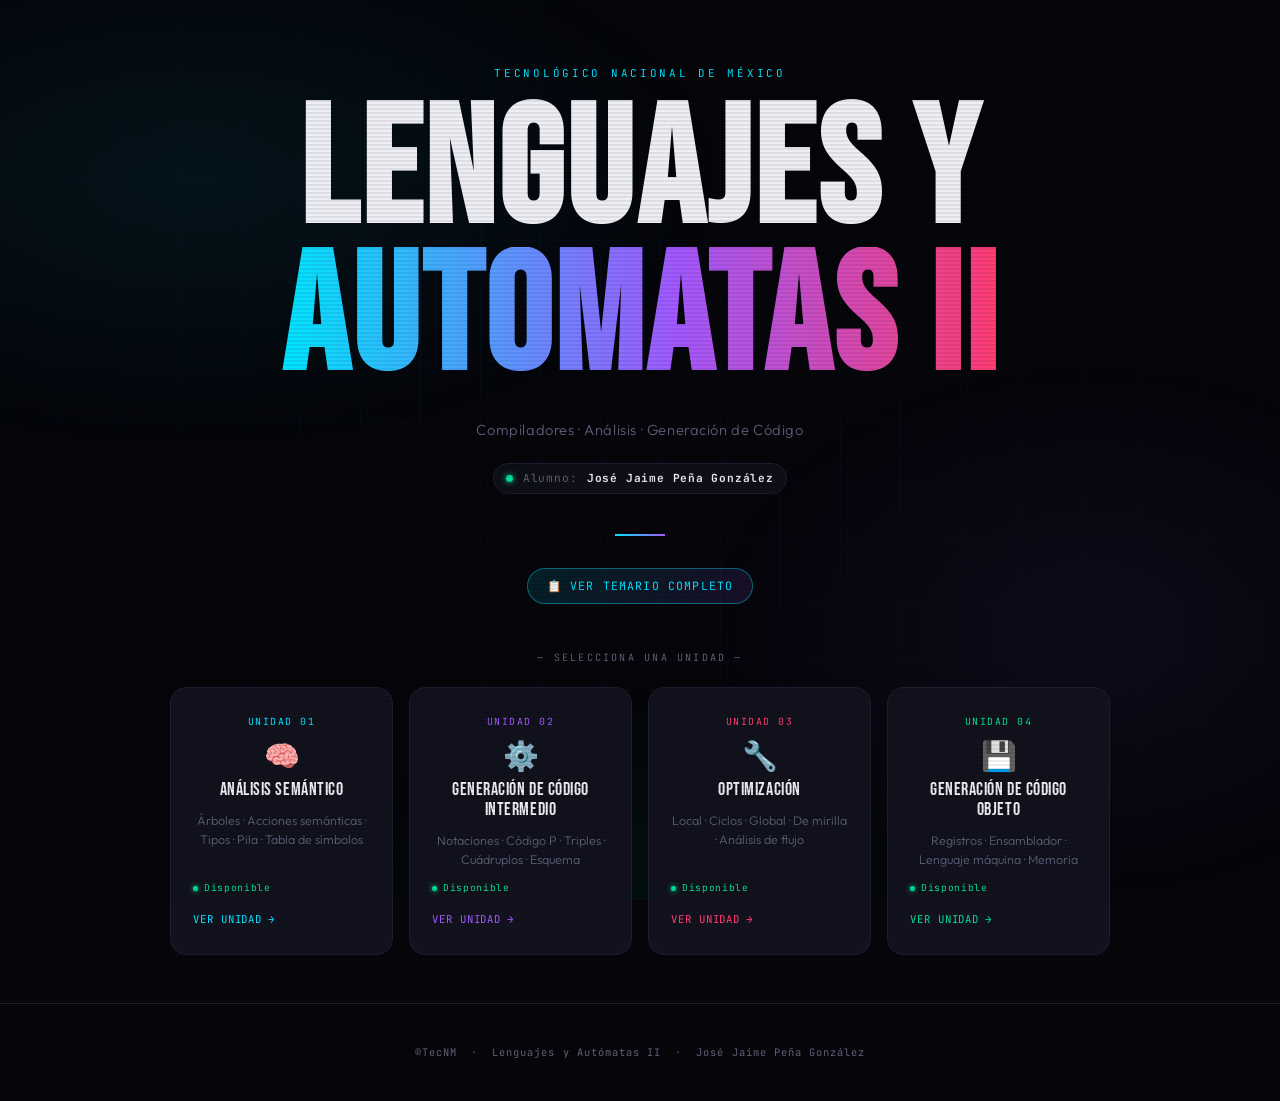
==== index.html @ 9c923adf "Add files via upload" ====
<!DOCTYPE html>
<html lang="es">
<head>
<meta charset="UTF-8">
<meta name="viewport" content="width=device-width, initial-scale=1.0">
<title>Lenguajes y Autómatas II</title>
<link rel="stylesheet" href="css/styles.css">
<style>
  /* ── INDEX-SPECIFIC ── */
  .page {
    position: relative;
    z-index: 2;
    min-height: 100vh;
    display: grid;
    grid-template-rows: 1fr auto;
  }

  .main {
    display: flex;
    flex-direction: column;
    align-items: center;
    justify-content: center;
    padding: 4rem 2rem 3rem;
    text-align: center;
  }

  .eyebrow {
    font-family: var(--mono);
    font-size: 0.68rem;
    letter-spacing: 0.25em;
    text-transform: uppercase;
    color: var(--accent);
    opacity: 0.75;
    margin-bottom: 1.1rem;
    animation: fadeIn 1s ease both;
  }

  .main-title {
    font-family: var(--display);
    font-size: clamp(4.5rem, 13vw, 11rem);
    line-height: 0.88;
    letter-spacing: 0.02em;
    animation: fadeIn 1s 0.1s ease both;
  }

  .main-title .line2 {
    display: block;
    background: linear-gradient(90deg, var(--accent) 0%, var(--accent3) 55%, var(--accent2) 100%);
    -webkit-background-clip: text;
    -webkit-text-fill-color: transparent;
    background-clip: text;
  }

  .subtitle {
    font-size: 0.92rem;
    color: var(--muted);
    font-weight: 300;
    margin-top: 1.5rem;
    letter-spacing: 0.04em;
    animation: fadeIn 1s 0.2s ease both;
  }

  .student-chip {
    display: inline-flex;
    align-items: center;
    gap: 0.6rem;
    margin-top: 1.3rem;
    padding: 0.45em 1.1em;
    border: 1px solid var(--border);
    border-radius: 2em;
    background: var(--surface);
    font-family: var(--mono);
    font-size: 0.7rem;
    color: var(--muted);
    letter-spacing: 0.07em;
    animation: fadeIn 1s 0.28s ease both;
  }

  .student-chip strong { color: var(--text); }

  .online-dot {
    width: 7px; height: 7px;
    border-radius: 50%;
    background: var(--accent4);
    box-shadow: 0 0 6px var(--accent4);
    flex-shrink: 0;
    animation: pulse 2s infinite;
  }

  .title-bar {
    width: 50px; height: 2px;
    background: linear-gradient(90deg, var(--accent), var(--accent3));
    margin: 2.5rem auto 0;
    animation: fadeIn 1s 0.32s ease both;
  }

  .units-label {
    font-family: var(--mono);
    font-size: 0.63rem;
    letter-spacing: 0.22em;
    text-transform: uppercase;
    color: var(--muted);
    margin-top: 2.8rem;
    margin-bottom: 1.3rem;
    animation: fadeIn 1s 0.38s ease both;
  }

  /* ── UNIT CARDS ── */
  .units-grid {
    display: grid;
    grid-template-columns: repeat(4, 1fr);
    gap: 1rem;
    max-width: 940px;
    width: 100%;
    animation: fadeIn 1s 0.46s ease both;
  }

  .unit-card {
    position: relative;
    background: var(--card);
    border: 1px solid var(--border);
    border-radius: 1rem;
    padding: 1.6rem 1.4rem;
    text-decoration: none;
    color: inherit;
    display: flex;
    flex-direction: column;
    gap: 0.65rem;
    overflow: hidden;
    transition: transform 0.35s cubic-bezier(0.16,1,0.3,1),
                border-color 0.25s, box-shadow 0.35s;
  }

  .unit-card::before {
    content: '';
    position: absolute;
    inset: 0;
    background: linear-gradient(135deg, var(--uc-glow, rgba(0,229,255,0.08)), transparent 55%);
    opacity: 0;
    transition: opacity 0.3s;
  }

  .unit-card:not(.locked):hover::before { opacity: 1; }

  .unit-card:not(.locked):hover {
    transform: translateY(-6px) scale(1.015);
    border-color: var(--uc-border, rgba(0,229,255,0.45));
    box-shadow: 0 22px 44px rgba(0,0,0,0.4), 0 0 0 1px var(--uc-border, rgba(0,229,255,0.15));
  }

  .unit-card.locked {
    opacity: 0.38;
    cursor: not-allowed;
    pointer-events: none;
  }

  .unit-card.locked::after {
    content: '🔒';
    position: absolute;
    top: 0.85rem; right: 0.9rem;
    font-size: 0.85rem;
  }

  .uc-num {
    font-family: var(--mono);
    font-size: 0.62rem;
    letter-spacing: 0.15em;
    color: var(--uc-color, var(--accent));
    text-transform: uppercase;
  }

  .uc-icon { font-size: 1.8rem; line-height: 1; }

  .uc-name {
    font-family: var(--display);
    font-size: 1.1rem;
    letter-spacing: 0.03em;
    line-height: 1.15;
    color: var(--text);
  }

  .uc-topics {
    font-size: 0.78rem;
    color: var(--muted);
    font-weight: 300;
    line-height: 1.55;
    flex: 1;
  }

  .uc-available {
    display: inline-flex;
    align-items: center;
    gap: 0.35rem;
    font-family: var(--mono);
    font-size: 0.6rem;
    color: var(--accent4);
    letter-spacing: 0.07em;
  }

  .uc-available::before {
    content: '';
    display: block;
    width: 5px; height: 5px;
    border-radius: 50%;
    background: var(--accent4);
    box-shadow: 0 0 5px var(--accent4);
  }

  .uc-cta {
    display: inline-flex;
    align-items: center;
    gap: 0.4rem;
    font-family: var(--mono);
    font-size: 0.67rem;
    letter-spacing: 0.08em;
    color: var(--uc-color, var(--accent));
    text-transform: uppercase;
    transition: gap 0.2s;
    margin-top: 0.2rem;
  }

  .unit-card:hover .uc-cta { gap: 0.75rem; }

  @media (max-width: 800px) { .units-grid { grid-template-columns: repeat(2,1fr); } }
  @media (max-width: 440px) { .units-grid { grid-template-columns: 1fr; } }

  .temario-btn {
    display: inline-flex;
    align-items: center;
    gap: 0.5rem;
    margin-top: 2rem;
    padding: 0.65em 1.6em;
    background: linear-gradient(135deg, rgba(0,229,255,0.12), rgba(162,89,255,0.12));
    border: 1px solid rgba(0,229,255,0.4);
    border-radius: 2em;
    font-family: var(--mono);
    font-size: 0.72rem;
    letter-spacing: 0.1em;
    text-transform: uppercase;
    color: var(--accent);
    text-decoration: none;
    transition: background 0.25s, border-color 0.25s, transform 0.25s;
    animation: fadeIn 1s 0.35s ease both;
  }
  .temario-btn:hover {
    background: linear-gradient(135deg, rgba(0,229,255,0.22), rgba(162,89,255,0.18));
    border-color: rgba(0,229,255,0.7);
    transform: translateY(-2px);
  }
</style>
</head>
<body>
<div class="bg-glow"></div>

<div class="page">
  <main class="main">
    <p class="eyebrow">Tecnológico Nacional de México</p>

    <h1 class="main-title">
      <span class="line1">Lenguajes y</span>
      <span class="line2">Autómatas II</span>
    </h1>

    <p class="subtitle">Compiladores · Análisis · Generación de Código</p>

    <div class="student-chip">
      <span class="online-dot"></span>
      Alumno: <strong>José Jaime Peña González</strong>
    </div>

    <div class="title-bar"></div>

    <a class="temario-btn" href="temario.html">📋 Ver Temario Completo</a>

    <p class="units-label">— Selecciona una unidad —</p>

    <div class="units-grid">

      <a class="unit-card"
         href="units/unidad1.html"
         style="--uc-color:#00e5ff;--uc-border:rgba(0,229,255,0.45);--uc-glow:rgba(0,229,255,0.09);">
        <div class="uc-num">Unidad 01</div>
        <div class="uc-icon">🧠</div>
        <div class="uc-name">Análisis Semántico</div>
        <div class="uc-topics">Árboles · Acciones semánticas · Tipos · Pila · Tabla de símbolos</div>
        <div class="uc-available">Disponible</div>
        <div class="uc-cta">Ver unidad <span>→</span></div>
      </a>

      <a class="unit-card"
         href="units/unidad2.html"
         style="--uc-color:#a259ff;--uc-border:rgba(162,89,255,0.45);--uc-glow:rgba(162,89,255,0.09);">
        <div class="uc-num">Unidad 02</div>
        <div class="uc-icon">⚙️</div>
        <div class="uc-name">Generación de Código Intermedio</div>
        <div class="uc-topics">Notaciones · Código P · Triples · Cuádruplos · Esquema</div>
        <div class="uc-available">Disponible</div>
        <div class="uc-cta">Ver unidad <span>→</span></div>
      </a>

      <a class="unit-card"
         href="units/unidad3.html"
         style="--uc-color:#ff3d71;--uc-border:rgba(255,61,113,0.45);--uc-glow:rgba(255,61,113,0.09);">
        <div class="uc-num">Unidad 03</div>
        <div class="uc-icon">🔧</div>
        <div class="uc-name">Optimización</div>
        <div class="uc-topics">Local · Ciclos · Global · De mirilla · Análisis de flujo</div>
        <div class="uc-available">Disponible</div>
        <div class="uc-cta">Ver unidad <span>→</span></div>
      </a>

      <a class="unit-card"
         href="units/unidad4.html"
         style="--uc-color:#00e096;--uc-border:rgba(0,224,150,0.45);--uc-glow:rgba(0,224,150,0.09);">
        <div class="uc-num">Unidad 04</div>
        <div class="uc-icon">💾</div>
        <div class="uc-name">Generación de Código Objeto</div>
        <div class="uc-topics">Registros · Ensamblador · Lenguaje máquina · Memoria</div>
        <div class="uc-available">Disponible</div>
        <div class="uc-cta">Ver unidad <span>→</span></div>
      </a>

    </div>
  </main>

  <footer>
    ©TecNM &nbsp;·&nbsp; Lenguajes y Autómatas II &nbsp;·&nbsp; José Jaime Peña González
  </footer>
</div>

<script>
  // reveal on scroll (used by unit pages; harmless here)
  const obs = new IntersectionObserver(entries =>
    entries.forEach(e => { if (e.isIntersecting) { e.target.classList.add('visible'); obs.unobserve(e.target); } }),
    { threshold: 0.08 });
  document.querySelectorAll('.reveal').forEach(el => obs.observe(el));
</script>
</body>
</html>
---- css/styles.css ----
/* ============================================================
   Lenguajes y Autómatas II — José Jaime Peña González
   Shared Stylesheet
   ============================================================ */

@import url('https://fonts.googleapis.com/css2?family=Bebas+Neue&family=Outfit:wght@300;400;500;600&family=JetBrains+Mono:wght@400;700&family=Syne:wght@400;600;800&family=DM+Sans:ital,wght@0,300;0,400;1,300&family=Space+Mono:wght@400;700&display=swap');

/* ── TOKENS ── */
:root {
  --bg:       #05050a;
  --surface:  #0e0e18;
  --card:     #12121e;
  --border:   #1e1e32;

  --accent:   #00e5ff;
  --accent2:  #ff3d71;
  --accent3:  #a259ff;
  --accent4:  #00e096;
  --accent5:  #f7971e;

  /* unit palette */
  --u1: #00e5ff;
  --u2: #a259ff;
  --u3: #ff3d71;
  --u4: #00e096;

  --text:     #eeeef5;
  --muted:    #60607a;
  --mono:     'JetBrains Mono', 'Space Mono', monospace;
  --body:     'Outfit', 'DM Sans', sans-serif;
  --display:  'Bebas Neue', 'Syne', sans-serif;
}

/* ── RESET ── */
*, *::before, *::after { margin:0; padding:0; box-sizing:border-box; }
html { scroll-behavior: smooth; }

body {
  background: var(--bg);
  color: var(--text);
  font-family: var(--body);
  font-size: 16px;
  line-height: 1.7;
  overflow-x: hidden;
  min-height: 100vh;
}

/* ── NOISE / SCANLINES ── */
body::after {
  content: '';
  position: fixed;
  inset: 0;
  background: repeating-linear-gradient(
    0deg,
    transparent,
    transparent 2px,
    rgba(0,0,0,0.07) 2px,
    rgba(0,0,0,0.07) 4px
  );
  pointer-events: none;
  z-index: 9998;
}

/* ── BACKGROUND GLOW ── */
.bg-glow {
  position: fixed;
  inset: 0;
  pointer-events: none;
  z-index: 0;
}

.bg-glow::before {
  content: '';
  position: absolute;
  inset: 0;
  background:
    radial-gradient(ellipse 70% 50% at 15% 20%,  rgba(0,229,255,0.07)  0%, transparent 60%),
    radial-gradient(ellipse 50% 50% at 85% 70%,  rgba(162,89,255,0.07) 0%, transparent 60%),
    radial-gradient(ellipse 40% 40% at 50% 100%, rgba(0,224,150,0.05)  0%, transparent 60%);
}

.bg-glow::after {
  content: '';
  position: absolute;
  inset: 0;
  background-image:
    linear-gradient(rgba(0,229,255,0.03) 1px, transparent 1px),
    linear-gradient(90deg, rgba(0,229,255,0.03) 1px, transparent 1px);
  background-size: 60px 60px;
  mask-image: radial-gradient(ellipse 90% 90% at 50% 50%, black 20%, transparent 80%);
}

/* ── BACK BUTTON ── */
.back-btn {
  position: fixed;
  top: 1.2rem;
  left: 1.4rem;
  z-index: 100;
  display: inline-flex;
  align-items: center;
  gap: 0.5rem;
  font-family: var(--mono);
  font-size: 0.7rem;
  letter-spacing: 0.1em;
  color: var(--muted);
  text-decoration: none;
  border: 1px solid var(--border);
  border-radius: 0.4em;
  padding: 0.45em 0.9em;
  background: rgba(18,18,30,0.85);
  backdrop-filter: blur(8px);
  transition: color 0.2s, border-color 0.2s, background 0.2s;
}

.back-btn:hover {
  color: var(--text);
  border-color: var(--unit-color, var(--accent));
  background: rgba(18,18,30,0.95);
}

/* ── UNIT COLOR THEMING ── */
.theme-u1 { --unit-color: var(--u1); --unit-glow: rgba(0,229,255,0.12); }
.theme-u2 { --unit-color: var(--u2); --unit-glow: rgba(162,89,255,0.12); }
.theme-u3 { --unit-color: var(--u3); --unit-glow: rgba(255,61,113,0.12); }
.theme-u4 { --unit-color: var(--u4); --unit-glow: rgba(0,224,150,0.12); }

/* ── HERO ── */
.hero {
  min-height: 100vh;
  display: flex;
  flex-direction: column;
  justify-content: center;
  align-items: center;
  text-align: center;
  padding: 6rem 2rem 4rem;
  position: relative;
  overflow: hidden;
}

.hero-ambient {
  position: absolute;
  inset: 0;
  pointer-events: none;
  background:
    radial-gradient(ellipse 80% 60% at 50% -10%, var(--unit-glow, rgba(0,229,255,0.12)) 0%, transparent 70%),
    radial-gradient(ellipse 40% 40% at 80% 80%,  rgba(255,107,107,0.06) 0%, transparent 60%),
    radial-gradient(ellipse 50% 50% at 10% 90%,  rgba(67,233,123,0.04)  0%, transparent 60%);
}

.hero-grid {
  position: absolute;
  inset: 0;
  pointer-events: none;
  background-image:
    linear-gradient(var(--unit-color, rgba(0,229,255,0.06)) 1px, transparent 1px),
    linear-gradient(90deg, var(--unit-color, rgba(0,229,255,0.06)) 1px, transparent 1px);
  background-size: 52px 52px;
  opacity: 0.4;
  mask-image: radial-gradient(ellipse at center, black 20%, transparent 75%);
}

.hero-inner {
  position: relative;
  z-index: 1;
  display: flex;
  flex-direction: column;
  align-items: center;
}

.badge {
  font-family: var(--mono);
  font-size: 0.68rem;
  letter-spacing: 0.2em;
  text-transform: uppercase;
  color: var(--unit-color, var(--accent));
  border: 1px solid color-mix(in srgb, var(--unit-color, var(--accent)) 40%, transparent);
  padding: 0.4em 1em;
  border-radius: 2em;
  margin-bottom: 1.6rem;
  background: color-mix(in srgb, var(--unit-color, var(--accent)) 8%, transparent);
  animation: fadeDown 0.8s ease both;
}

.hero-unit-label {
  font-family: var(--mono);
  font-size: 0.7rem;
  letter-spacing: 0.18em;
  color: var(--unit-color, var(--accent));
  opacity: 0.7;
  margin-bottom: 0.6rem;
  animation: fadeDown 0.8s 0.05s ease both;
}

.hero h1 {
  font-family: var(--display);
  font-size: clamp(2.6rem, 6vw, 5.2rem);
  font-weight: 800;
  line-height: 1.05;
  letter-spacing: -0.01em;
  animation: fadeDown 0.8s 0.1s ease both;
}

.hero h1 .gradient-text {
  background: linear-gradient(135deg, var(--unit-color, var(--accent)) 0%, #a78bfa 50%, var(--accent2) 100%);
  -webkit-background-clip: text;
  -webkit-text-fill-color: transparent;
  background-clip: text;
}

.hero-desc {
  max-width: 560px;
  color: var(--muted);
  font-size: 1rem;
  margin-top: 1.2rem;
  font-weight: 300;
  animation: fadeDown 0.8s 0.2s ease both;
}

.hero-student {
  margin-top: 1.4rem;
  font-family: var(--mono);
  font-size: 0.72rem;
  color: var(--muted);
  letter-spacing: 0.07em;
  animation: fadeDown 0.8s 0.25s ease both;
}

.hero-student strong { color: var(--text); }

.hero-nav {
  display: flex;
  flex-wrap: wrap;
  gap: 0.7rem;
  margin-top: 2.8rem;
  justify-content: center;
  animation: fadeDown 0.8s 0.35s ease both;
}

.hero-nav a {
  font-family: var(--mono);
  font-size: 0.72rem;
  text-decoration: none;
  color: var(--muted);
  border: 1px solid var(--border);
  padding: 0.5em 1.1em;
  border-radius: 0.4em;
  transition: color 0.2s, border-color 0.2s, background 0.2s, transform 0.2s;
  letter-spacing: 0.05em;
}

.hero-nav a:hover {
  color: var(--text);
  border-color: var(--unit-color, var(--accent));
  background: color-mix(in srgb, var(--unit-color, var(--accent)) 8%, transparent);
  transform: translateY(-2px);
}

/* ── DIVIDER ── */
.divider {
  height: 1px;
  background: linear-gradient(to right, transparent, var(--border), transparent);
  margin: 0 2rem;
}

/* ── SECTIONS ── */
.section {
  max-width: 1000px;
  margin: 0 auto;
  padding: 5rem 2rem;
}

.section-header {
  display: flex;
  align-items: center;
  gap: 1rem;
  margin-bottom: 3rem;
}

.section-num {
  font-family: var(--mono);
  font-size: 0.68rem;
  color: var(--unit-color, var(--accent));
  letter-spacing: 0.15em;
  opacity: 0.75;
  white-space: nowrap;
}

.section-title {
  font-family: var(--display);
  font-size: clamp(1.4rem, 3vw, 2rem);
  font-weight: 800;
  letter-spacing: -0.01em;
}

.section-line {
  flex: 1;
  height: 1px;
  background: linear-gradient(to right, var(--border), transparent);
}

/* ── TOPIC CARDS GRID ── */
.topic-grid {
  display: grid;
  grid-template-columns: repeat(auto-fill, minmax(280px, 1fr));
  gap: 1.1rem;
}

.topic-card {
  background: var(--card);
  border: 1px solid var(--border);
  border-radius: 1rem;
  padding: 1.7rem;
  cursor: pointer;
  transition: transform 0.3s cubic-bezier(0.16,1,0.3,1), border-color 0.25s, box-shadow 0.3s;
  position: relative;
  overflow: hidden;
}

.topic-card::before {
  content: '';
  position: absolute;
  inset: 0;
  background: linear-gradient(135deg, var(--tc-bg, rgba(0,229,255,0.07)), transparent 60%);
  opacity: 0;
  transition: opacity 0.3s;
}

.topic-card:hover::before { opacity: 1; }

.topic-card:hover {
  border-color: var(--tc-border, rgba(0,229,255,0.45));
  transform: translateY(-4px);
  box-shadow: 0 18px 36px rgba(0,0,0,0.3);
}

.card-icon  { font-size: 1.9rem; margin-bottom: 0.9rem; display: block; }
.card-num   { font-family: var(--mono); font-size: 0.62rem; color: var(--muted); letter-spacing: 0.15em; margin-bottom: 0.4rem; }
.card-title { font-family: var(--display); font-size: 1rem; font-weight: 600; margin-bottom: 0.7rem; line-height: 1.3; letter-spacing: 0.02em; }
.card-desc  { font-size: 0.87rem; color: var(--muted); line-height: 1.6; font-weight: 300; }

/* ── DEEP DIVE ── */
.deep-section {
  border-left: 2px solid var(--unit-color, var(--accent));
  padding-left: 2rem;
  margin-bottom: 4rem;
  scroll-margin-top: 2rem;
}

.deep-content { display: grid; gap: 1.4rem; }

/* ── CODE BLOCK ── */
.code-block {
  background: #080810;
  border: 1px solid var(--border);
  border-radius: 0.75rem;
  overflow: hidden;
}

.code-header {
  display: flex;
  align-items: center;
  gap: 0.5rem;
  padding: 0.7rem 1rem;
  border-bottom: 1px solid var(--border);
  background: rgba(255,255,255,0.02);
}

.code-dot { width: 10px; height: 10px; border-radius: 50%; }
.dot-r { background: #ff5f57; }
.dot-y { background: #ffbd2e; }
.dot-g { background: #28c840; }

.code-label {
  font-family: var(--mono);
  font-size: 0.68rem;
  color: var(--muted);
  margin-left: auto;
  letter-spacing: 0.08em;
}

.code-body {
  padding: 1.4rem 1.5rem;
  font-family: var(--mono);
  font-size: 0.82rem;
  line-height: 1.85;
  overflow-x: auto;
  color: #c9d1d9;
}

/* syntax colors */
.kw  { color: #ff79c6; }
.fn  { color: #8be9fd; }
.st  { color: #f1fa8c; }
.cm  { color: #6272a4; font-style: italic; }
.nm  { color: #bd93f9; }
.op  { color: #ff6b6b; }
.ty  { color: #50fa7b; }

/* ── INFO BOXES ── */
.info-box {
  border-radius: 0.75rem;
  padding: 1.4rem 1.5rem;
  border: 1px solid;
}

.info-box.blue   { background: rgba(0,229,255,0.07);    border-color: rgba(0,229,255,0.22); }
.info-box.purple { background: rgba(162,89,255,0.07);   border-color: rgba(162,89,255,0.22); }
.info-box.red    { background: rgba(255,61,113,0.07);   border-color: rgba(255,61,113,0.22); }
.info-box.green  { background: rgba(0,224,150,0.07);    border-color: rgba(0,224,150,0.22); }
.info-box.yellow { background: rgba(247,151,30,0.07);   border-color: rgba(247,151,30,0.22); }

.info-box h4 {
  font-family: var(--display);
  font-size: 0.95rem;
  font-weight: 600;
  margin-bottom: 0.6rem;
  letter-spacing: 0.03em;
}

.info-box p,
.info-box li { font-size: 0.88rem; color: var(--muted); line-height: 1.7; }
.info-box ul  { padding-left: 1.2rem; }

/* ── DATA TABLE ── */
.data-table {
  width: 100%;
  border-collapse: collapse;
  font-size: 0.85rem;
}

.data-table th {
  font-family: var(--mono);
  font-size: 0.68rem;
  letter-spacing: 0.1em;
  color: var(--unit-color, var(--accent));
  border-bottom: 1px solid var(--border);
  padding: 0.7rem 1rem;
  text-align: left;
  text-transform: uppercase;
}

.data-table td {
  padding: 0.65rem 1rem;
  border-bottom: 1px solid rgba(255,255,255,0.04);
  color: var(--muted);
  font-family: var(--mono);
  font-size: 0.8rem;
}

.data-table tr:hover td {
  background: rgba(255,255,255,0.02);
  color: var(--text);
}

/* ── GRIDS ── */
.two-col {
  display: grid;
  grid-template-columns: 1fr 1fr;
  gap: 1.4rem;
  align-items: start;
}

.flex-grid {
  display: grid;
  grid-template-columns: 1fr 1fr;
  gap: 1rem;
}

/* ── NUMBERED LIST ── */
.numbered-list {
  list-style: none;
  padding: 0;
  display: flex;
  flex-direction: column;
  gap: 0.55rem;
}

.numbered-list li {
  display: flex;
  gap: 0.9rem;
  align-items: baseline;
  font-size: 0.88rem;
  color: var(--muted);
}

.numbered-list li::before {
  content: attr(data-n);
  font-family: var(--mono);
  font-size: 0.62rem;
  color: var(--unit-color, var(--accent));
  background: color-mix(in srgb, var(--unit-color, var(--accent)) 12%, transparent);
  border: 1px solid color-mix(in srgb, var(--unit-color, var(--accent)) 25%, transparent);
  border-radius: 0.3rem;
  padding: 0.12em 0.5em;
  flex-shrink: 0;
}

/* ── TAGS ── */
.tag {
  display: inline-block;
  font-family: var(--mono);
  font-size: 0.67rem;
  letter-spacing: 0.07em;
  padding: 0.22em 0.65em;
  border-radius: 0.25em;
  margin: 0.15em;
}

.tag.blue   { background: rgba(0,229,255,0.12);   color: #00e5ff; border: 1px solid rgba(0,229,255,0.3); }
.tag.purple { background: rgba(162,89,255,0.12);  color: #a259ff; border: 1px solid rgba(162,89,255,0.3); }
.tag.green  { background: rgba(0,224,150,0.12);   color: #00e096; border: 1px solid rgba(0,224,150,0.3); }
.tag.red    { background: rgba(255,61,113,0.12);  color: #ff3d71; border: 1px solid rgba(255,61,113,0.3); }
.tag.yellow { background: rgba(247,151,30,0.12);  color: #f7971e; border: 1px solid rgba(247,151,30,0.3); }

/* ── SCHEMA ROWS ── */
.schema-row {
  display: flex;
  align-items: center;
  gap: 0.8rem;
  font-family: var(--mono);
  font-size: 0.82rem;
  padding: 0.55rem 0;
  border-bottom: 1px solid rgba(255,255,255,0.04);
  flex-wrap: wrap;
}

.schema-lhs   { color: #ff79c6; min-width: 110px; }
.schema-arrow { color: var(--muted); }
.schema-rhs   { color: #8be9fd; }

/* ── STACK VISUAL ── */
.stack-visual {
  display: flex;
  flex-direction: column-reverse;
  gap: 3px;
  max-width: 180px;
}

.stack-item {
  background: var(--card);
  border: 1px solid var(--border);
  border-radius: 0.3rem;
  padding: 0.4rem 0.9rem;
  font-family: var(--mono);
  font-size: 0.78rem;
  text-align: center;
}

.stack-item.top { border-color: var(--unit-color, var(--accent)); background: color-mix(in srgb, var(--unit-color, var(--accent)) 10%, transparent); color: var(--unit-color, var(--accent)); }
.stack-item.mid { color: var(--text); }
.stack-item.bot { color: var(--muted); }

/* ── TREE DIAGRAM ── */
.tree-container {
  background: #080810;
  border: 1px solid var(--border);
  border-radius: 0.75rem;
  padding: 1.8rem;
  text-align: center;
}

.tree { display: inline-flex; flex-direction: column; align-items: center; }

.tree-node {
  background: var(--card);
  border: 1px solid var(--border);
  border-radius: 0.4rem;
  padding: 0.35rem 0.85rem;
  font-family: var(--mono);
  font-size: 0.82rem;
  color: var(--text);
  min-width: 44px;
  text-align: center;
}

.tree-node.op-node {
  background: color-mix(in srgb, var(--unit-color, var(--accent)) 15%, transparent);
  border-color: var(--unit-color, var(--accent));
  color: var(--unit-color, var(--accent));
  font-weight: 700;
}

.tree-connector { width: 2px; height: 22px; background: var(--border); margin: 0 auto; }

/* ── ERROR CARDS ── */
.error-grid {
  display: grid;
  grid-template-columns: repeat(auto-fill, minmax(200px, 1fr));
  gap: 0.8rem;
}

.error-card {
  border-radius: 0.65rem;
  padding: 1.2rem;
  border: 1px solid;
}

.error-card h5 { font-family: var(--display); font-size: 0.88rem; font-weight: 600; margin-bottom: 0.4rem; letter-spacing: 0.03em; }
.error-card p  { font-size: 0.8rem; color: var(--muted); line-height: 1.55; }

.error-card.type-err  { background: rgba(255,61,113,0.07);  border-color: rgba(255,61,113,0.2); }
.error-card.decl-err  { background: rgba(247,151,30,0.07);  border-color: rgba(247,151,30,0.2); }
.error-card.scope-err { background: rgba(0,224,150,0.07);   border-color: rgba(0,224,150,0.2); }
.error-card.arity-err { background: rgba(162,89,255,0.07);  border-color: rgba(162,89,255,0.2); }

/* ── FLOW DIAGRAM ── */
.flow-diagram {
  display: flex;
  align-items: center;
  justify-content: center;
  flex-wrap: wrap;
  gap: 0.5rem;
  font-family: var(--mono);
  font-size: 0.78rem;
}

.flow-box {
  border-radius: 0.5rem;
  padding: 0.55rem 1rem;
  text-align: center;
  border: 1px solid;
}

.flow-arrow { color: var(--muted); font-size: 1rem; }

/* ── HIGHLIGHTS ── */
.hl  { color: var(--unit-color, var(--accent)); font-weight: 600; }
.hl2 { color: var(--accent2); font-weight: 600; }
.hl3 { color: var(--accent4); font-weight: 600; }
.hl4 { color: var(--accent5); font-weight: 600; }

p + p { margin-top: 0.75rem; }

/* ── FOOTER ── */
footer {
  text-align: center;
  padding: 2.5rem 2rem;
  font-family: var(--mono);
  font-size: 0.65rem;
  color: var(--muted);
  letter-spacing: 0.1em;
  border-top: 1px solid var(--border);
  position: relative;
  z-index: 2;
}

/* ── REVEAL ANIMATIONS ── */
.reveal {
  opacity: 0;
  transform: translateY(22px);
  transition: opacity 0.65s ease, transform 0.65s cubic-bezier(0.16,1,0.3,1);
}

.reveal.visible { opacity: 1; transform: none; }

@keyframes fadeDown {
  from { opacity: 0; transform: translateY(-18px); }
  to   { opacity: 1; transform: none; }
}

@keyframes fadeIn {
  from { opacity: 0; transform: translateY(18px); }
  to   { opacity: 1; transform: none; }
}

@keyframes pulse {
  0%, 100% { opacity: 1; }
  50%       { opacity: 0.35; }
}

/* ── RESPONSIVE ── */
@media (max-width: 680px) {
  .two-col, .flex-grid { grid-template-columns: 1fr; }
  .topic-grid { grid-template-columns: 1fr; }
  .error-grid { grid-template-columns: 1fr 1fr; }
  .hero h1 { font-size: 2.2rem; }
}

@media (max-width: 420px) {
  .error-grid { grid-template-columns: 1fr; }
}
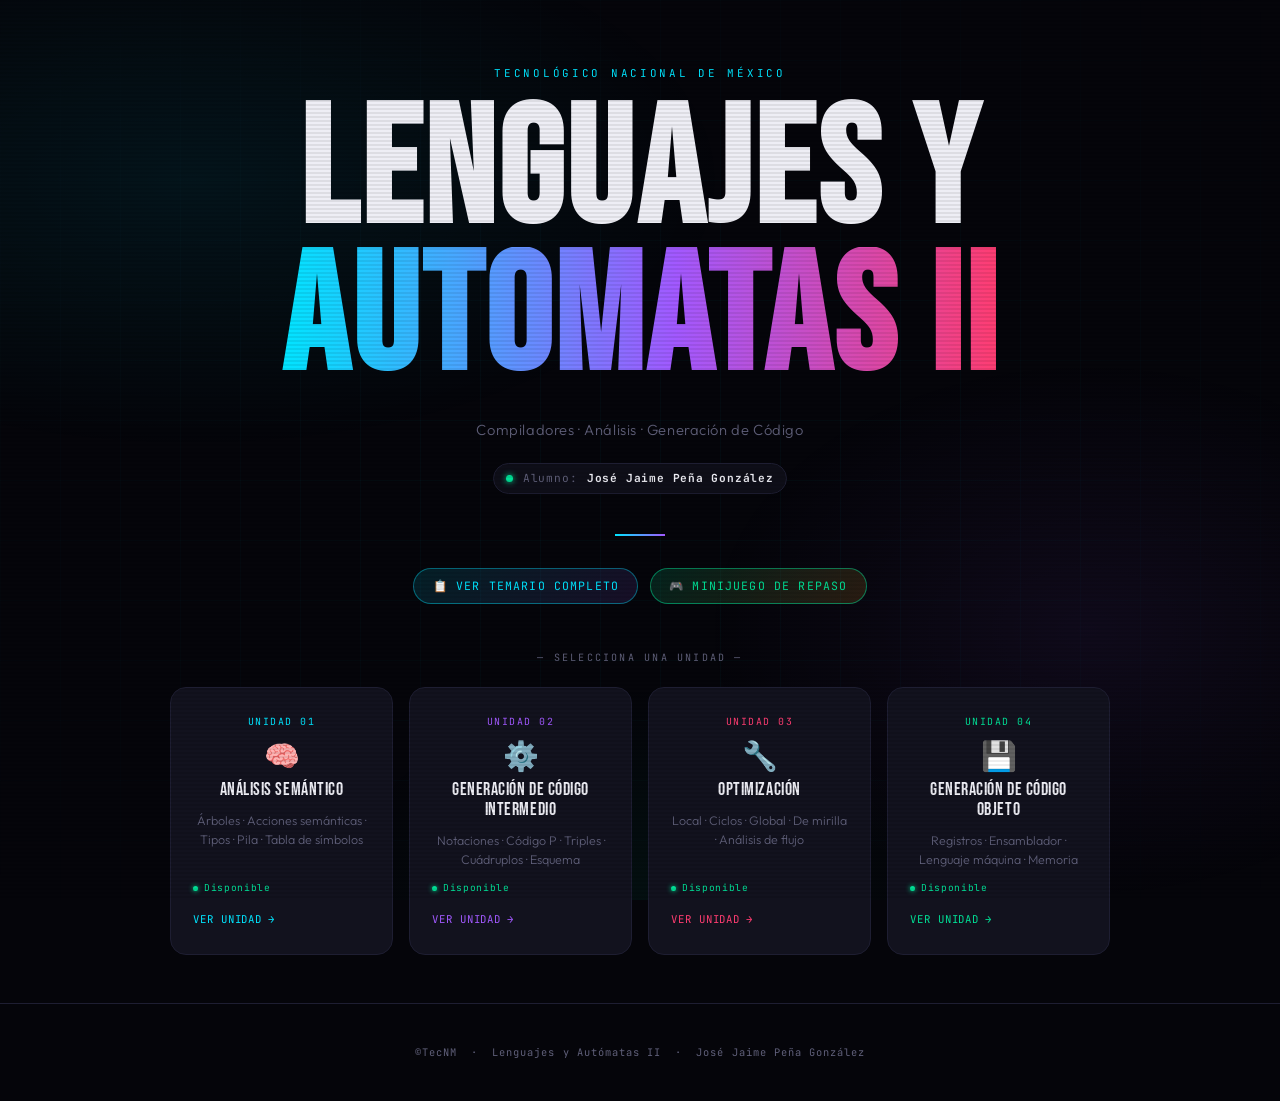
==== commit e03e1531: "MINIGAME" ====
--- a/index.html
+++ b/index.html
@@ -270,7 +270,14 @@
 
     <div class="title-bar"></div>
 
-    <a class="temario-btn" href="temario.html">📋 Ver Temario Completo</a>
+    <div style="display:inline-flex; gap:0.7rem; flex-wrap:wrap; justify-content:center;">
+      <a class="temario-btn" href="temario.html">📋 Ver Temario Completo</a>
+      <a class="temario-btn" href="minijuego.html"
+         style="background:linear-gradient(135deg, rgba(0,224,150,0.14), rgba(247,151,30,0.14));
+                border-color:rgba(0,224,150,0.5); color:var(--accent4);">
+        🎮 Minijuego de Repaso
+      </a>
+    </div>
 
     <p class="units-label">— Selecciona una unidad —</p>
 
@@ -336,4 +343,4 @@
   document.querySelectorAll('.reveal').forEach(el => obs.observe(el));
 </script>
 </body>
-</html>
+</html>
